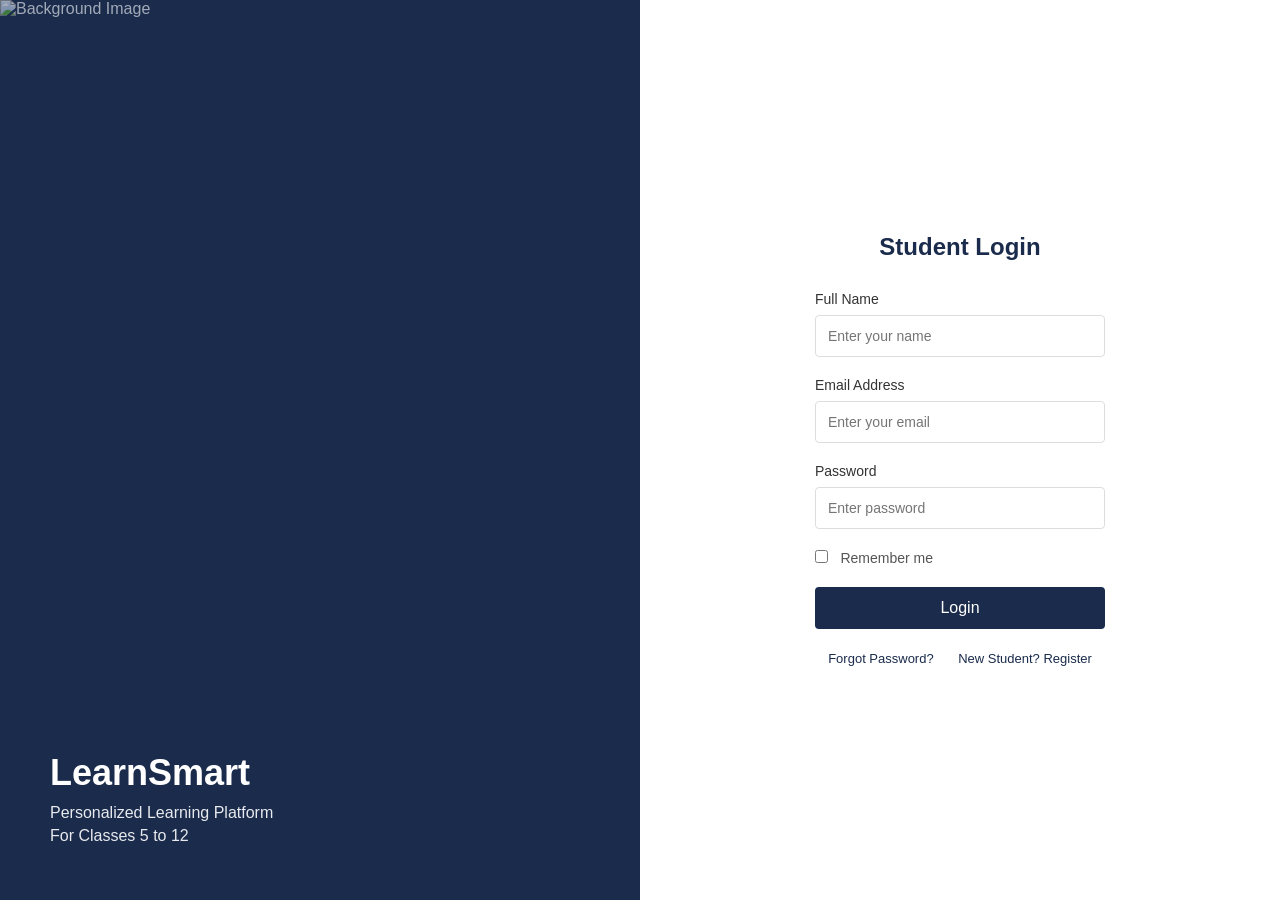
==== index.html @ 1afca3fa "Add files via upload" ====
<!DOCTYPE html>
<html>
<head>
    <title>Student Login - Learn with AI</title>
    <link rel="stylesheet" href="style.css">
</head>
<body>

<div class="main-container">
    <div class="left-panel">
        <!-- PASTE YOUR IMAGE LINK HERE: replace the text inside src -->
        <img src="YOUR_IMAGE_LINK_HERE" alt="Background Image">
        <div class="left-content">
            <h2>LearnSmart</h2>
            <p>Personalized Learning Platform</p>
            <p>For Classes 5 to 12</p>
        </div>
    </div>
    
    <div class="right-panel">
        <div class="login-form">
            <h2>Student Login</h2>
            <form id="loginForm">
                <div class="input-row">
                    <label>Full Name</label>
                    <input type="text" id="name" placeholder="Enter your name" required>
                </div>
                
                <div class="input-row">
                    <label>Email Address</label>
                    <input type="email" id="email" placeholder="Enter your email" required>
                </div>
                
                <div class="input-row">
                    <label>Password</label>
                    <input type="password" id="password" placeholder="Enter password" required>
                </div>
                
                <div class="remember">
                    <input type="checkbox" id="remember"> 
                    <label for="remember">Remember me</label>
                </div>
                
                <button type="submit">Login</button>
                
                <div class="links">
                    <a href="#">Forgot Password?</a>
                    <a href="#">New Student? Register</a>
                </div>
            </form>
        </div>
    </div>
</div>

<script src="script.js"></script>
</body>
</html>
---- style.css ----
* {
    margin: 0;
    padding: 0;
    box-sizing: border-box;
    font-family: Arial, Helvetica, sans-serif;
}

body {
    background: #f0f2f5;
}

/* LOGIN PAGE - ERP STYLE */
.main-container {
    display: flex;
    min-height: 100vh;
}

.left-panel {
    flex: 1;
    position: relative;
    background: #1a2b4c;
    color: white;
    overflow: hidden;
}

.left-panel img {
    width: 100%;
    height: 100%;
    object-fit: cover;
    opacity: 0.6;
    /* PASTE YOUR IMAGE LINK HERE - replace the URL in index.html */
}

.left-content {
    position: absolute;
    bottom: 50px;
    left: 50px;
    z-index: 2;
}

.left-content h2 {
    font-size: 36px;
    margin-bottom: 10px;
}

.left-content p {
    font-size: 16px;
    margin: 5px 0;
    opacity: 0.9;
}

.right-panel {
    flex: 1;
    display: flex;
    justify-content: center;
    align-items: center;
    background: white;
}

.login-form {
    width: 350px;
    padding: 30px;
}

.login-form h2 {
    color: #1a2b4c;
    margin-bottom: 30px;
    text-align: center;
    font-size: 24px;
}

.input-row {
    margin-bottom: 20px;
}

.input-row label {
    display: block;
    margin-bottom: 8px;
    color: #333;
    font-weight: 500;
    font-size: 14px;
}

.input-row input {
    width: 100%;
    padding: 12px;
    border: 1px solid #ddd;
    border-radius: 4px;
    font-size: 14px;
}

.input-row input:focus {
    outline: none;
    border-color: #1a2b4c;
}

.remember {
    margin-bottom: 20px;
}

.remember input {
    margin-right: 8px;
}

.remember label {
    color: #555;
    font-size: 14px;
}

.login-form button {
    width: 100%;
    padding: 12px;
    background: #1a2b4c;
    color: white;
    border: none;
    border-radius: 4px;
    font-size: 16px;
    cursor: pointer;
    font-weight: 500;
}

.login-form button:hover {
    background: #2a3c5c;
}

.links {
    margin-top: 20px;
    text-align: center;
}

.links a {
    color: #1a2b4c;
    text-decoration: none;
    font-size: 13px;
    margin: 0 10px;
}

.links a:hover {
    text-decoration: underline;
}

/* TOP NAVIGATION */
.top-nav {
    background: #1a2b4c;
    color: white;
    padding: 15px 30px;
    display: flex;
    justify-content: space-between;
    align-items: center;
}

.nav-left h2 {
    font-size: 20px;
    font-weight: 500;
}

.nav-right {
    display: flex;
    align-items: center;
    gap: 20px;
}

.nav-right span {
    font-size: 14px;
}

.logout-btn {
    background: #dc3545;
    color: white;
    text-decoration: none;
    padding: 6px 15px;
    border-radius: 4px;
    font-size: 13px;
}

.logout-btn:hover {
    background: #c82333;
}

/* RECOMMEND PAGE */
.form-container {
    max-width: 500px;
    margin: 40px auto;
    background: white;
    padding: 30px;
    border-radius: 8px;
    box-shadow: 0 2px 10px rgba(0,0,0,0.1);
}

.form-container h2 {
    color: #1a2b4c;
    margin-bottom: 10px;
    font-size: 22px;
}

.form-container p {
    color: #666;
    margin-bottom: 25px;
    font-size: 14px;
}

.form-field {
    margin-bottom: 20px;
}

.form-field label {
    display: block;
    margin-bottom: 8px;
    color: #333;
    font-weight: 500;
    font-size: 14px;
}

.form-field input,
.form-field select {
    width: 100%;
    padding: 10px;
    border: 1px solid #ddd;
    border-radius: 4px;
    font-size: 14px;
}

.form-field input:focus,
.form-field select:focus {
    outline: none;
    border-color: #1a2b4c;
}

.submit-btn {
    width: 100%;
    padding: 12px;
    background: #1a2b4c;
    color: white;
    border: none;
    border-radius: 4px;
    font-size: 16px;
    cursor: pointer;
    margin-top: 10px;
}

.submit-btn:hover {
    background: #2a3c5c;
}

.result-box {
    margin-top: 30px;
    padding: 20px;
    background: #f8f9fa;
    border-left: 4px solid #1a2b4c;
    border-radius: 4px;
    line-height: 1.6;
    font-size: 14px;
}

.dash-btn {
    background: #28a745;
    color: white;
    border: none;
    padding: 10px 20px;
    border-radius: 4px;
    cursor: pointer;
    font-size: 14px;
    margin-top: 15px;
}

.dash-btn:hover {
    background: #218838;
}

/* DASHBOARD PAGE */
.page-title {
    text-align: center;
    margin: 30px 0;
    color: #1a2b4c;
    font-size: 24px;
    font-weight: 500;
}

.dashboard-cards {
    display: grid;
    grid-template-columns: repeat(auto-fit, minmax(220px, 1fr));
    gap: 25px;
    padding: 20px 30px;
    max-width: 1000px;
    margin: 0 auto;
}

.card {
    background: white;
    padding: 25px;
    border-radius: 8px;
    text-align: center;
    cursor: pointer;
    box-shadow: 0 2px 5px rgba(0,0,0,0.1);
    transition: 0.2s;
    border: 1px solid #eee;
}

.card:hover {
    transform: translateY(-3px);
    box-shadow: 0 5px 15px rgba(0,0,0,0.2);
    border-color: #1a2b4c;
}

.card h3 {
    color: #1a2b4c;
    margin-bottom: 10px;
    font-size: 18px;
}

.card p {
    color: #666;
    font-size: 13px;
}

.content-section {
    max-width: 700px;
    margin: 30px auto 50px;
    padding: 25px;
    background: white;
    border-radius: 8px;
    box-shadow: 0 2px 5px rgba(0,0,0,0.1);
}

.content-section h3 {
    color: #1a2b4c;
    margin-bottom: 20px;
    padding-bottom: 10px;
    border-bottom: 2px solid #1a2b4c;
    font-size: 18px;
}

.info-row p {
    margin: 12px 0;
    color: #333;
    font-size: 14px;
    padding: 8px;
    background: #f8f9fa;
    border-radius: 4px;
}

.content-section ul {
    margin: 15px 0 0 25px;
    color: #555;
}

.content-section li {
    margin: 8px 0;
    font-size: 14px;
}

.note {
    color: #dc3545;
    font-size: 12px;
    margin-top: 15px;
    font-style: italic;
}

/* RESPONSIVE */
@media (max-width: 700px) {
    .main-container {
        flex-direction: column;
    }
    
    .left-panel {
        height: 200px;
    }
    
    .left-content {
        bottom: 20px;
        left: 20px;
    }
    
    .dashboard-cards {
        grid-template-columns: 1fr 1fr;
        padding: 15px;
    }
}

@media (max-width: 500px) {
    .dashboard-cards {
        grid-template-columns: 1fr;
    }
}
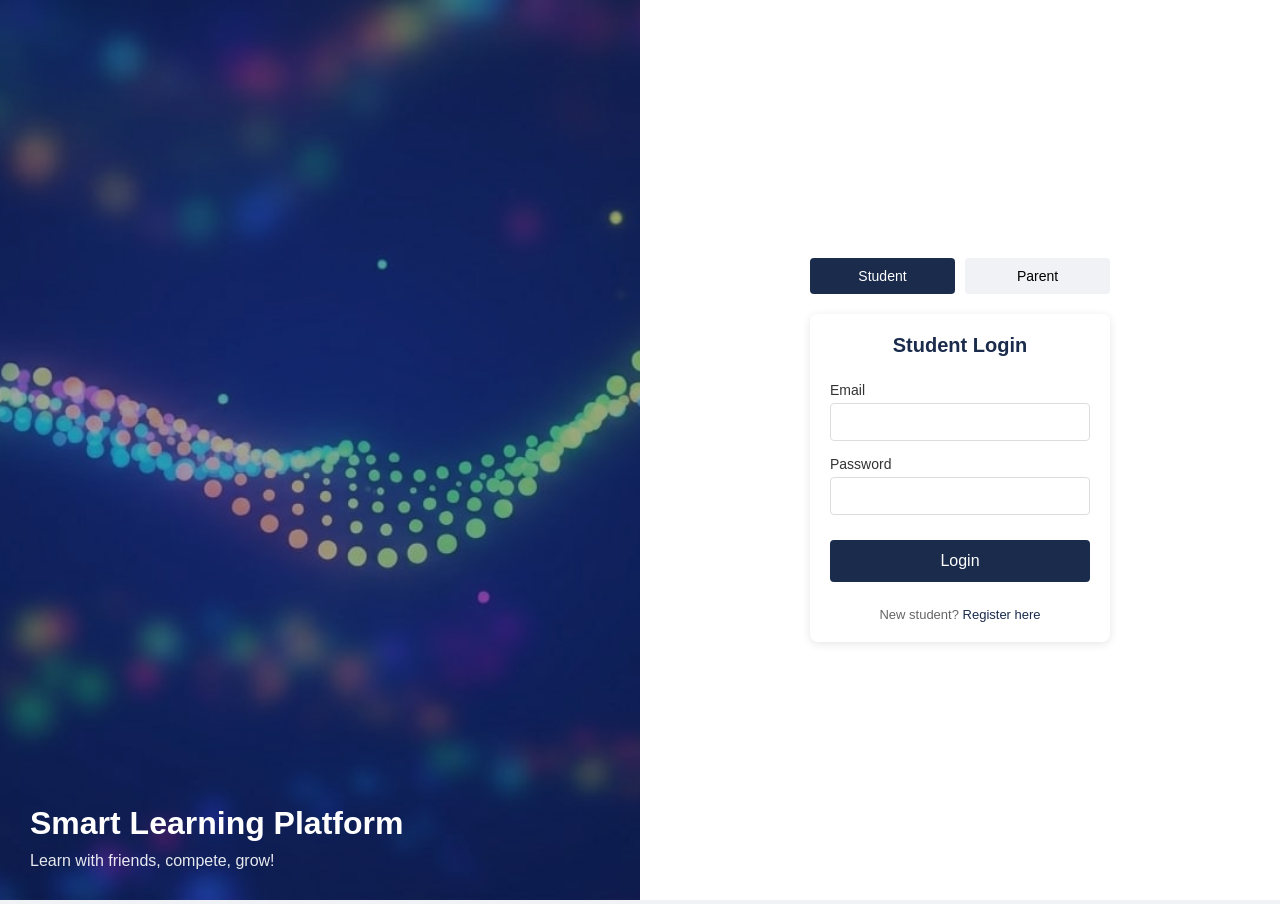
==== commit c710e8a7: "Add files via upload" ====
--- a/index.html
+++ b/index.html
@@ -1,52 +1,95 @@
 <!DOCTYPE html>
 <html>
 <head>
-    <title>Student Login - Learn with AI</title>
+    <title>Learning Platform</title>
     <link rel="stylesheet" href="style.css">
 </head>
 <body>
 
 <div class="main-container">
     <div class="left-panel">
-        <!-- PASTE YOUR IMAGE LINK HERE: replace the text inside src -->
-        <img src="YOUR_IMAGE_LINK_HERE" alt="Background Image">
+        <img src="image/WhatsApp Image 2026-03-03 at 8.42.11 PM.jpeg" alt="Background">
         <div class="left-content">
-            <h2>LearnSmart</h2>
-            <p>Personalized Learning Platform</p>
-            <p>For Classes 5 to 12</p>
+            <h2>Smart Learning Platform</h2>
+            <p>Learn with friends, compete, grow!</p>
         </div>
     </div>
     
     <div class="right-panel">
-        <div class="login-form">
+        <div class="login-tabs">
+            <button class="tab-btn active" onclick="showTab('student')">Student</button>
+            <button class="tab-btn" onclick="showTab('parent')">Parent</button>
+        </div>
+        
+        <!-- Student Login -->
+        <div id="student-login" class="login-form">
             <h2>Student Login</h2>
-            <form id="loginForm">
+            <form id="studentLoginForm">
+                <div class="input-row">
+                    <label>Email</label>
+                    <input type="email" id="student-email" required>
+                </div>
+                <div class="input-row">
+                    <label>Password</label>
+                    <input type="password" id="student-password" required>
+                </div>
+                <button type="submit">Login</button>
+                <p class="link-text">New student? <a href="#" onclick="showRegister()">Register here</a></p>
+            </form>
+        </div>
+        
+        <!-- Parent Login -->
+        <div id="parent-login" class="login-form" style="display:none">
+            <h2>Parent Login</h2>
+            <form id="parentLoginForm">
+                <div class="input-row">
+                    <label>Email</label>
+                    <input type="email" id="parent-email" required>
+                </div>
+                <div class="input-row">
+                    <label>Password</label>
+                    <input type="password" id="parent-password" required>
+                </div>
+                <button type="submit">Login</button>
+                <p class="link-text">New parent? Contact admin</p>
+            </form>
+        </div>
+        
+        <!-- Student Registration -->
+        <div id="student-register" class="login-form" style="display:none">
+            <h2>Student Registration</h2>
+            <form id="studentRegisterForm">
                 <div class="input-row">
                     <label>Full Name</label>
-                    <input type="text" id="name" placeholder="Enter your name" required>
+                    <input type="text" id="reg-name" required>
                 </div>
-                
                 <div class="input-row">
-                    <label>Email Address</label>
-                    <input type="email" id="email" placeholder="Enter your email" required>
+                    <label>Email</label>
+                    <input type="email" id="reg-email" required>
                 </div>
-                
                 <div class="input-row">
                     <label>Password</label>
-                    <input type="password" id="password" placeholder="Enter password" required>
+                    <input type="password" id="reg-password" required>
                 </div>
-                
-                <div class="remember">
-                    <input type="checkbox" id="remember"> 
-                    <label for="remember">Remember me</label>
+                <div class="input-row">
+                    <label>Class</label>
+                    <select id="reg-class">
+                        <option value="5">Class 5</option>
+                        <option value="6">Class 6</option>
+                        <option value="7">Class 7</option>
+                        <option value="8">Class 8</option>
+                        <option value="9">Class 9</option>
+                        <option value="10">Class 10</option>
+                        <option value="11">Class 11</option>
+                        <option value="12">Class 12</option>
+                    </select>
                 </div>
-                
-                <button type="submit">Login</button>
-                
-                <div class="links">
-                    <a href="#">Forgot Password?</a>
-                    <a href="#">New Student? Register</a>
+                <div class="input-row">
+                    <label>Parent Email</label>
+                    <input type="email" id="reg-parent" required>
                 </div>
+                <button type="submit">Register</button>
+                <p class="link-text">Already have account? <a href="#" onclick="showTab('student')">Login here</a></p>
             </form>
         </div>
     </div>
--- a/style.css
+++ b/style.css
@@ -2,14 +2,14 @@
     margin: 0;
     padding: 0;
     box-sizing: border-box;
-    font-family: Arial, Helvetica, sans-serif;
+    font-family: Arial, sans-serif;
 }
 
 body {
     background: #f0f2f5;
 }
 
-/* LOGIN PAGE - ERP STYLE */
+/* LOGIN PAGE */
 .main-container {
     display: flex;
     min-height: 100vh;
@@ -20,7 +20,6 @@
     position: relative;
     background: #1a2b4c;
     color: white;
-    overflow: hidden;
 }
 
 .left-panel img {
@@ -28,83 +27,95 @@
     height: 100%;
     object-fit: cover;
     opacity: 0.6;
-    /* PASTE YOUR IMAGE LINK HERE - replace the URL in index.html */
 }
 
 .left-content {
     position: absolute;
-    bottom: 50px;
-    left: 50px;
-    z-index: 2;
+    bottom: 30px;
+    left: 30px;
 }
 
 .left-content h2 {
-    font-size: 36px;
+    font-size: 32px;
     margin-bottom: 10px;
 }
 
 .left-content p {
     font-size: 16px;
-    margin: 5px 0;
     opacity: 0.9;
 }
 
 .right-panel {
     flex: 1;
     display: flex;
+    flex-direction: column;
     justify-content: center;
     align-items: center;
     background: white;
 }
 
+.login-tabs {
+    display: flex;
+    gap: 10px;
+    margin-bottom: 20px;
+    width: 300px;
+}
+
+.tab-btn {
+    flex: 1;
+    padding: 10px;
+    background: #f0f2f5;
+    border: none;
+    border-radius: 4px;
+    cursor: pointer;
+    font-size: 14px;
+}
+
+.tab-btn.active {
+    background: #1a2b4c;
+    color: white;
+}
+
 .login-form {
-    width: 350px;
-    padding: 30px;
+    width: 300px;
+    padding: 20px;
+    background: white;
+    border-radius: 8px;
+    box-shadow: 0 2px 10px rgba(0,0,0,0.1);
 }
 
 .login-form h2 {
-    color: #1a2b4c;
-    margin-bottom: 30px;
-    text-align: center;
-    font-size: 24px;
+    text-align: center;
+    margin-bottom: 25px;
+    color: #1a2b4c;
+    font-size: 20px;
 }
 
 .input-row {
-    margin-bottom: 20px;
+    margin-bottom: 15px;
 }
 
 .input-row label {
     display: block;
-    margin-bottom: 8px;
+    margin-bottom: 5px;
     color: #333;
+    font-size: 14px;
     font-weight: 500;
-    font-size: 14px;
-}
-
-.input-row input {
+}
+
+.input-row input,
+.input-row select {
     width: 100%;
-    padding: 12px;
-    border: 1px solid #ddd;
-    border-radius: 4px;
-    font-size: 14px;
-}
-
-.input-row input:focus {
+    padding: 10px;
+    border: 1px solid #ddd;
+    border-radius: 4px;
+    font-size: 14px;
+}
+
+.input-row input:focus,
+.input-row select:focus {
     outline: none;
     border-color: #1a2b4c;
-}
-
-.remember {
-    margin-bottom: 20px;
-}
-
-.remember input {
-    margin-right: 8px;
-}
-
-.remember label {
-    color: #555;
-    font-size: 14px;
 }
 
 .login-form button {
@@ -114,28 +125,28 @@
     color: white;
     border: none;
     border-radius: 4px;
+    cursor: pointer;
     font-size: 16px;
-    cursor: pointer;
-    font-weight: 500;
+    margin: 10px 0;
 }
 
 .login-form button:hover {
     background: #2a3c5c;
 }
 
-.links {
-    margin-top: 20px;
-    text-align: center;
-}
-
-.links a {
+.link-text {
+    text-align: center;
+    font-size: 13px;
+    color: #666;
+    margin-top: 15px;
+}
+
+.link-text a {
     color: #1a2b4c;
     text-decoration: none;
-    font-size: 13px;
-    margin: 0 10px;
-}
-
-.links a:hover {
+}
+
+.link-text a:hover {
     text-decoration: underline;
 }
 
@@ -177,134 +188,85 @@
     background: #c82333;
 }
 
-/* RECOMMEND PAGE */
-.form-container {
-    max-width: 500px;
-    margin: 40px auto;
-    background: white;
-    padding: 30px;
-    border-radius: 8px;
-    box-shadow: 0 2px 10px rgba(0,0,0,0.1);
-}
-
-.form-container h2 {
-    color: #1a2b4c;
-    margin-bottom: 10px;
-    font-size: 22px;
-}
-
-.form-container p {
-    color: #666;
-    margin-bottom: 25px;
-    font-size: 14px;
-}
-
-.form-field {
-    margin-bottom: 20px;
-}
-
-.form-field label {
-    display: block;
-    margin-bottom: 8px;
-    color: #333;
-    font-weight: 500;
-    font-size: 14px;
-}
-
-.form-field input,
-.form-field select {
+/* PAGE TITLE */
+.page-title {
+    text-align: center;
+    margin: 25px 0;
+    color: #1a2b4c;
+    font-size: 24px;
+}
+
+/* LEADERBOARD SECTION */
+.leaderboard-section {
+    max-width: 800px;
+    margin: 20px auto;
+    padding: 20px;
+    background: white;
+    border-radius: 8px;
+    box-shadow: 0 2px 5px rgba(0,0,0,0.1);
+}
+
+.leaderboard-section h3 {
+    color: #1a2b4c;
+    margin-bottom: 15px;
+    padding-bottom: 10px;
+    border-bottom: 2px solid #1a2b4c;
+}
+
+.leaderboard table {
     width: 100%;
+    border-collapse: collapse;
+}
+
+.leaderboard th {
+    background: #1a2b4c;
+    color: white;
     padding: 10px;
-    border: 1px solid #ddd;
-    border-radius: 4px;
-    font-size: 14px;
-}
-
-.form-field input:focus,
-.form-field select:focus {
-    outline: none;
-    border-color: #1a2b4c;
-}
-
-.submit-btn {
-    width: 100%;
-    padding: 12px;
-    background: #1a2b4c;
-    color: white;
-    border: none;
-    border-radius: 4px;
-    font-size: 16px;
-    cursor: pointer;
-    margin-top: 10px;
-}
-
-.submit-btn:hover {
-    background: #2a3c5c;
-}
-
-.result-box {
-    margin-top: 30px;
-    padding: 20px;
+    text-align: center;
+    font-size: 14px;
+}
+
+.leaderboard td {
+    padding: 8px;
+    text-align: center;
+    border-bottom: 1px solid #ddd;
+    font-size: 14px;
+}
+
+.leaderboard tr:hover {
     background: #f8f9fa;
-    border-left: 4px solid #1a2b4c;
-    border-radius: 4px;
-    line-height: 1.6;
-    font-size: 14px;
-}
-
-.dash-btn {
-    background: #28a745;
-    color: white;
-    border: none;
-    padding: 10px 20px;
-    border-radius: 4px;
-    cursor: pointer;
-    font-size: 14px;
-    margin-top: 15px;
-}
-
-.dash-btn:hover {
-    background: #218838;
-}
-
-/* DASHBOARD PAGE */
-.page-title {
-    text-align: center;
-    margin: 30px 0;
-    color: #1a2b4c;
-    font-size: 24px;
-    font-weight: 500;
-}
-
+}
+
+/* DASHBOARD CARDS */
 .dashboard-cards {
     display: grid;
-    grid-template-columns: repeat(auto-fit, minmax(220px, 1fr));
-    gap: 25px;
-    padding: 20px 30px;
-    max-width: 1000px;
+    grid-template-columns: repeat(3, 1fr);
+    gap: 20px;
+    padding: 20px;
+    max-width: 900px;
     margin: 0 auto;
 }
 
 .card {
     background: white;
-    padding: 25px;
-    border-radius: 8px;
-    text-align: center;
-    cursor: pointer;
+    padding: 20px;
+    text-align: center;
+    border-radius: 8px;
     box-shadow: 0 2px 5px rgba(0,0,0,0.1);
+    cursor: pointer;
+    border: 1px solid #eee;
     transition: 0.2s;
-    border: 1px solid #eee;
 }
 
 .card:hover {
     transform: translateY(-3px);
+    border-color: #1a2b4c;
     box-shadow: 0 5px 15px rgba(0,0,0,0.2);
-    border-color: #1a2b4c;
 }
 
 .card h3 {
     color: #1a2b4c;
-    margin-bottom: 10px;
+    margin-bottom: 8px;
     font-size: 18px;
 }
 
@@ -313,9 +275,10 @@
     font-size: 13px;
 }
 
+/* CONTENT SECTION */
 .content-section {
     max-width: 700px;
-    margin: 30px auto 50px;
+    margin: 20px auto 40px;
     padding: 25px;
     background: white;
     border-radius: 8px;
@@ -327,36 +290,475 @@
     margin-bottom: 20px;
     padding-bottom: 10px;
     border-bottom: 2px solid #1a2b4c;
+}
+
+/* PROFILE BOX */
+.profile-box {
+    background: #f8f9fa;
+    padding: 20px;
+    border-radius: 6px;
+}
+
+.profile-box p {
+    margin: 12px 0;
+    padding: 10px;
+    background: white;
+    border-radius: 4px;
+    border: 1px solid #eee;
+}
+
+/* VIDEO CONTROLS */
+.video-controls {
+    display: flex;
+    gap: 10px;
+    margin: 20px 0;
+    flex-wrap: wrap;
+}
+
+.video-controls select,
+.video-controls button {
+    padding: 8px 15px;
+    border: 1px solid #ddd;
+    border-radius: 4px;
+    font-size: 14px;
+}
+
+.video-controls select {
+    flex: 1;
+    min-width: 150px;
+}
+
+.video-controls button {
+    background: #1a2b4c;
+    color: white;
+    cursor: pointer;
+    border: none;
+}
+
+.video-controls button:hover {
+    background: #2a3c5c;
+}
+
+.video-grid {
+    display: grid;
+    grid-template-columns: repeat(auto-fit, minmax(280px, 1fr));
+    gap: 20px;
+    margin-top: 20px;
+}
+
+.video-card {
+    background: #f8f9fa;
+    border-radius: 6px;
+    overflow: hidden;
+    border: 1px solid #eee;
+}
+
+.video-card p {
+    padding: 10px;
+    text-align: center;
+    color: #1a2b4c;
+    font-weight: 500;
+}
+
+/* QUIZ STYLES - Microsoft Forms Style */
+.quiz-setup {
+    display: flex;
+    gap: 10px;
+    margin: 20px 0;
+    flex-wrap: wrap;
+}
+
+.quiz-setup select,
+.quiz-setup button {
+    padding: 8px 15px;
+    border: 1px solid #ddd;
+    border-radius: 4px;
+    font-size: 14px;
+}
+
+.quiz-setup select {
+    flex: 1;
+    min-width: 150px;
+}
+
+.quiz-setup button {
+    background: #1a2b4c;
+    color: white;
+    cursor: pointer;
+    border: none;
+}
+
+.quiz-setup button:hover {
+    background: #2a3c5c;
+}
+
+.quiz-container {
+    background: white;
+    border-radius: 8px;
+    padding: 25px;
+    margin-top: 20px;
+    border: 1px solid #ddd;
+}
+
+.quiz-header {
+    display: flex;
+    justify-content: space-between;
+    align-items: center;
+    margin-bottom: 20px;
+    padding-bottom: 15px;
+    border-bottom: 2px solid #1a2b4c;
+}
+
+.quiz-header h4 {
+    color: #1a2b4c;
     font-size: 18px;
 }
 
-.info-row p {
-    margin: 12px 0;
+.quiz-progress {
+    background: #f0f2f5;
+    padding: 5px 15px;
+    border-radius: 20px;
+    font-size: 14px;
+    color: #1a2b4c;
+    font-weight: 500;
+}
+
+.question-area {
+    margin-bottom: 25px;
+}
+
+.question-text {
+    font-size: 18px;
+    font-weight: 500;
+    color: #1a2b4c;
+    line-height: 1.5;
+}
+
+.options-area {
+    display: flex;
+    flex-direction: column;
+    gap: 12px;
+    margin-bottom: 25px;
+}
+
+.option-item {
+    display: flex;
+    align-items: center;
+    padding: 12px 15px;
+    background: #f8f9fa;
+    border: 1px solid #ddd;
+    border-radius: 6px;
+    cursor: pointer;
+    transition: 0.2s;
+}
+
+.option-item:hover {
+    background: #e9ecef;
+    border-color: #1a2b4c;
+}
+
+.option-item input[type="radio"] {
+    margin-right: 15px;
+    width: 18px;
+    height: 18px;
+    cursor: pointer;
+}
+
+.option-item label {
+    cursor: pointer;
+    font-size: 16px;
+    width: 100%;
+}
+
+#next-btn {
+    background: #1a2b4c;
+    color: white;
+    border: none;
+    padding: 12px 30px;
+    border-radius: 6px;
+    font-size: 16px;
+    cursor: pointer;
+    float: right;
+}
+
+#next-btn:hover {
+    background: #2a3c5c;
+}
+
+.quiz-result {
+    background: white;
+    border-radius: 8px;
+    padding: 30px;
+    text-align: center;
+    margin-top: 20px;
+    border: 1px solid #ddd;
+}
+
+.score-circle {
+    width: 150px;
+    height: 150px;
+    border-radius: 50%;
+    background: #f0f2f5;
+    margin: 20px auto;
+    display: flex;
+    flex-direction: column;
+    justify-content: center;
+    align-items: center;
+    border: 4px solid #1a2b4c;
+}
+
+.score-number {
+    font-size: 28px;
+    font-weight: bold;
+    color: #1a2b4c;
+}
+
+.score-percent {
+    font-size: 18px;
+    color: #666;
+}
+
+.score-grade {
+    font-size: 20px;
+    margin: 15px 0;
+    color: #1a2b4c;
+    font-weight: 500;
+}
+
+.quiz-result button {
+    background: #1a2b4c;
+    color: white;
+    border: none;
+    padding: 10px 25px;
+    border-radius: 6px;
+    margin: 10px;
+    cursor: pointer;
+    font-size: 14px;
+}
+
+.quiz-result button:hover {
+    background: #2a3c5c;
+}
+
+.quiz-result button:last-child {
+    background: #28a745;
+}
+
+.quiz-result button:last-child:hover {
+    background: #218838;
+}
+
+/* GAMES SECTION */
+.games-grid {
+    display: grid;
+    grid-template-columns: repeat(2, 1fr);
+    gap: 20px;
+    margin: 20px 0;
+}
+
+.game-card {
+    background: white;
+    padding: 20px;
+    border-radius: 8px;
+    text-align: center;
+    cursor: pointer;
+    border: 1px solid #ddd;
+    transition: 0.2s;
+}
+
+.game-card:hover {
+    border-color: #1a2b4c;
+    transform: translateY(-2px);
+    box-shadow: 0 5px 15px rgba(0,0,0,0.1);
+}
+
+.game-card h4 {
+    color: #1a2b4c;
+    margin-bottom: 10px;
+    font-size: 18px;
+}
+
+.game-card p {
+    color: #666;
+    font-size: 13px;
+}
+
+.game-area {
+    background: white;
+    padding: 25px;
+    border-radius: 8px;
+    margin-top: 20px;
+    text-align: center;
+    border: 1px solid #ddd;
+}
+
+.game-area h4 {
+    color: #1a2b4c;
+    margin-bottom: 15px;
+}
+
+.game-area input {
+    padding: 8px 12px;
+    margin: 10px;
+    border: 1px solid #ddd;
+    border-radius: 4px;
+    font-size: 16px;
+    width: 100px;
+}
+
+.game-area button {
+    background: #1a2b4c;
+    color: white;
+    border: none;
+    padding: 8px 20px;
+    border-radius: 4px;
+    margin: 5px;
+    cursor: pointer;
+    font-size: 14px;
+}
+
+.game-area button:hover {
+    background: #2a3c5c;
+}
+
+#game-result {
+    margin-top: 15px;
+    font-size: 16px;
+    font-weight: 500;
+}
+
+/* E-BOOKS GRID */
+.ebooks-grid {
+    display: grid;
+    grid-template-columns: repeat(2, 1fr);
+    gap: 20px;
+    margin: 20px 0;
+}
+
+.ebook-card {
+    background: white;
+    padding: 20px;
+    border-radius: 8px;
+    text-align: center;
+    border: 1px solid #ddd;
+    transition: 0.2s;
+}
+
+.ebook-card:hover {
+    border-color: #1a2b4c;
+    box-shadow: 0 2px 10px rgba(0,0,0,0.1);
+}
+
+.ebook-card h4 {
+    color: #1a2b4c;
+    margin-bottom: 5px;
+    font-size: 18px;
+}
+
+.ebook-card p {
+    color: #666;
+    font-size: 13px;
+    margin-bottom: 15px;
+}
+
+.ebook-card button {
+    background: #28a745;
+    color: white;
+    border: none;
+    padding: 8px 20px;
+    border-radius: 4px;
+    cursor: pointer;
+    width: 100%;
+    font-size: 14px;
+}
+
+.ebook-card button:hover {
+    background: #218838;
+}
+
+/* PROGRESS SECTION */
+#progress-stats {
+    background: #f8f9fa;
+    padding: 20px;
+    border-radius: 6px;
+    margin-bottom: 20px;
+    display: grid;
+    grid-template-columns: repeat(3, 1fr);
+    gap: 15px;
+}
+
+#progress-stats p {
+    background: white;
+    padding: 12px;
+    border-radius: 4px;
+    border: 1px solid #eee;
+    text-align: center;
+}
+
+#score-history {
+    background: #f8f9fa;
+    padding: 20px;
+    border-radius: 6px;
+}
+
+#score-history h4 {
+    color: #1a2b4c;
+    margin-bottom: 15px;
+}
+
+#score-history ul {
+    list-style: none;
+}
+
+#score-history li {
+    background: white;
+    padding: 10px 15px;
+    margin: 8px 0;
+    border-radius: 4px;
+    border: 1px solid #eee;
     color: #333;
-    font-size: 14px;
-    padding: 8px;
-    background: #f8f9fa;
-    border-radius: 4px;
-}
-
-.content-section ul {
-    margin: 15px 0 0 25px;
-    color: #555;
-}
-
-.content-section li {
-    margin: 8px 0;
-    font-size: 14px;
-}
-
-.note {
-    color: #dc3545;
-    font-size: 12px;
-    margin-top: 15px;
-    font-style: italic;
-}
-
-/* RESPONSIVE */
+}
+
+/* PARENT DASHBOARD */
+.parent-container {
+    max-width: 800px;
+    margin: 30px auto;
+    display: grid;
+    grid-template-columns: repeat(2, 1fr);
+    gap: 20px;
+    padding: 0 20px;
+}
+
+.parent-card {
+    background: white;
+    padding: 25px;
+    border-radius: 8px;
+    box-shadow: 0 2px 5px rgba(0,0,0,0.1);
+}
+
+.parent-card h3 {
+    color: #1a2b4c;
+    margin-bottom: 20px;
+    padding-bottom: 10px;
+    border-bottom: 2px solid #1a2b4c;
+}
+
+.parent-card button {
+    background: #1a2b4c;
+    color: white;
+    border: none;
+    padding: 10px 20px;
+    border-radius: 4px;
+    margin: 5px;
+    cursor: pointer;
+    width: 100%;
+}
+
+.parent-card button:hover {
+    background: #2a3c5c;
+}
+
+/* RESPONSIVE DESIGN */
 @media (max-width: 700px) {
     .main-container {
         flex-direction: column;
@@ -366,14 +768,22 @@
         height: 200px;
     }
     
-    .left-content {
-        bottom: 20px;
-        left: 20px;
+    .dashboard-cards {
+        grid-template-columns: repeat(2, 1fr);
+        padding: 15px;
     }
     
-    .dashboard-cards {
-        grid-template-columns: 1fr 1fr;
-        padding: 15px;
+    .games-grid,
+    .ebooks-grid {
+        grid-template-columns: 1fr;
+    }
+    
+    .parent-container {
+        grid-template-columns: 1fr;
+    }
+    
+    #progress-stats {
+        grid-template-columns: 1fr;
     }
 }
 
@@ -381,4 +791,103 @@
     .dashboard-cards {
         grid-template-columns: 1fr;
     }
+    
+    .video-controls,
+    .quiz-setup {
+        flex-direction: column;
+    }
+    
+    .video-controls select,
+    .quiz-setup select {
+        width: 100%;
+    }
+}
+
+/* UTILITY CLASSES */
+.text-center {
+    text-align: center;
+}
+
+.mt-20 {
+    margin-top: 20px;
+}
+
+.mb-20 {
+    margin-bottom: 20px;
+}
+
+.hidden {
+    display: none;
+}
+
+/* Form Container */
+.form-container {
+    max-width: 500px;
+    margin: 40px auto;
+    background: white;
+    padding: 30px;
+    border-radius: 8px;
+    box-shadow: 0 2px 10px rgba(0,0,0,0.1);
+}
+
+.form-container h2 {
+    color: #1a2b4c;
+    margin-bottom: 10px;
+}
+
+.form-field {
+    margin-bottom: 20px;
+}
+
+.form-field label {
+    display: block;
+    margin-bottom: 5px;
+    color: #333;
+    font-weight: 500;
+}
+
+.form-field input,
+.form-field select {
+    width: 100%;
+    padding: 10px;
+    border: 1px solid #ddd;
+    border-radius: 4px;
+}
+
+.submit-btn {
+    width: 100%;
+    padding: 12px;
+    background: #1a2b4c;
+    color: white;
+    border: none;
+    border-radius: 4px;
+    cursor: pointer;
+    font-size: 16px;
+}
+
+.submit-btn:hover {
+    background: #2a3c5c;
+}
+
+.result-box {
+    margin-top: 30px;
+    padding: 20px;
+    background: #f8f9fa;
+    border-left: 4px solid #1a2b4c;
+    border-radius: 4px;
+    line-height: 1.6;
+}
+
+.dash-btn {
+    background: #28a745;
+    color: white;
+    border: none;
+    padding: 10px 20px;
+    border-radius: 4px;
+    cursor: pointer;
+    font-size: 14px;
+}
+
+.dash-btn:hover {
+    background: #218838;
 }
